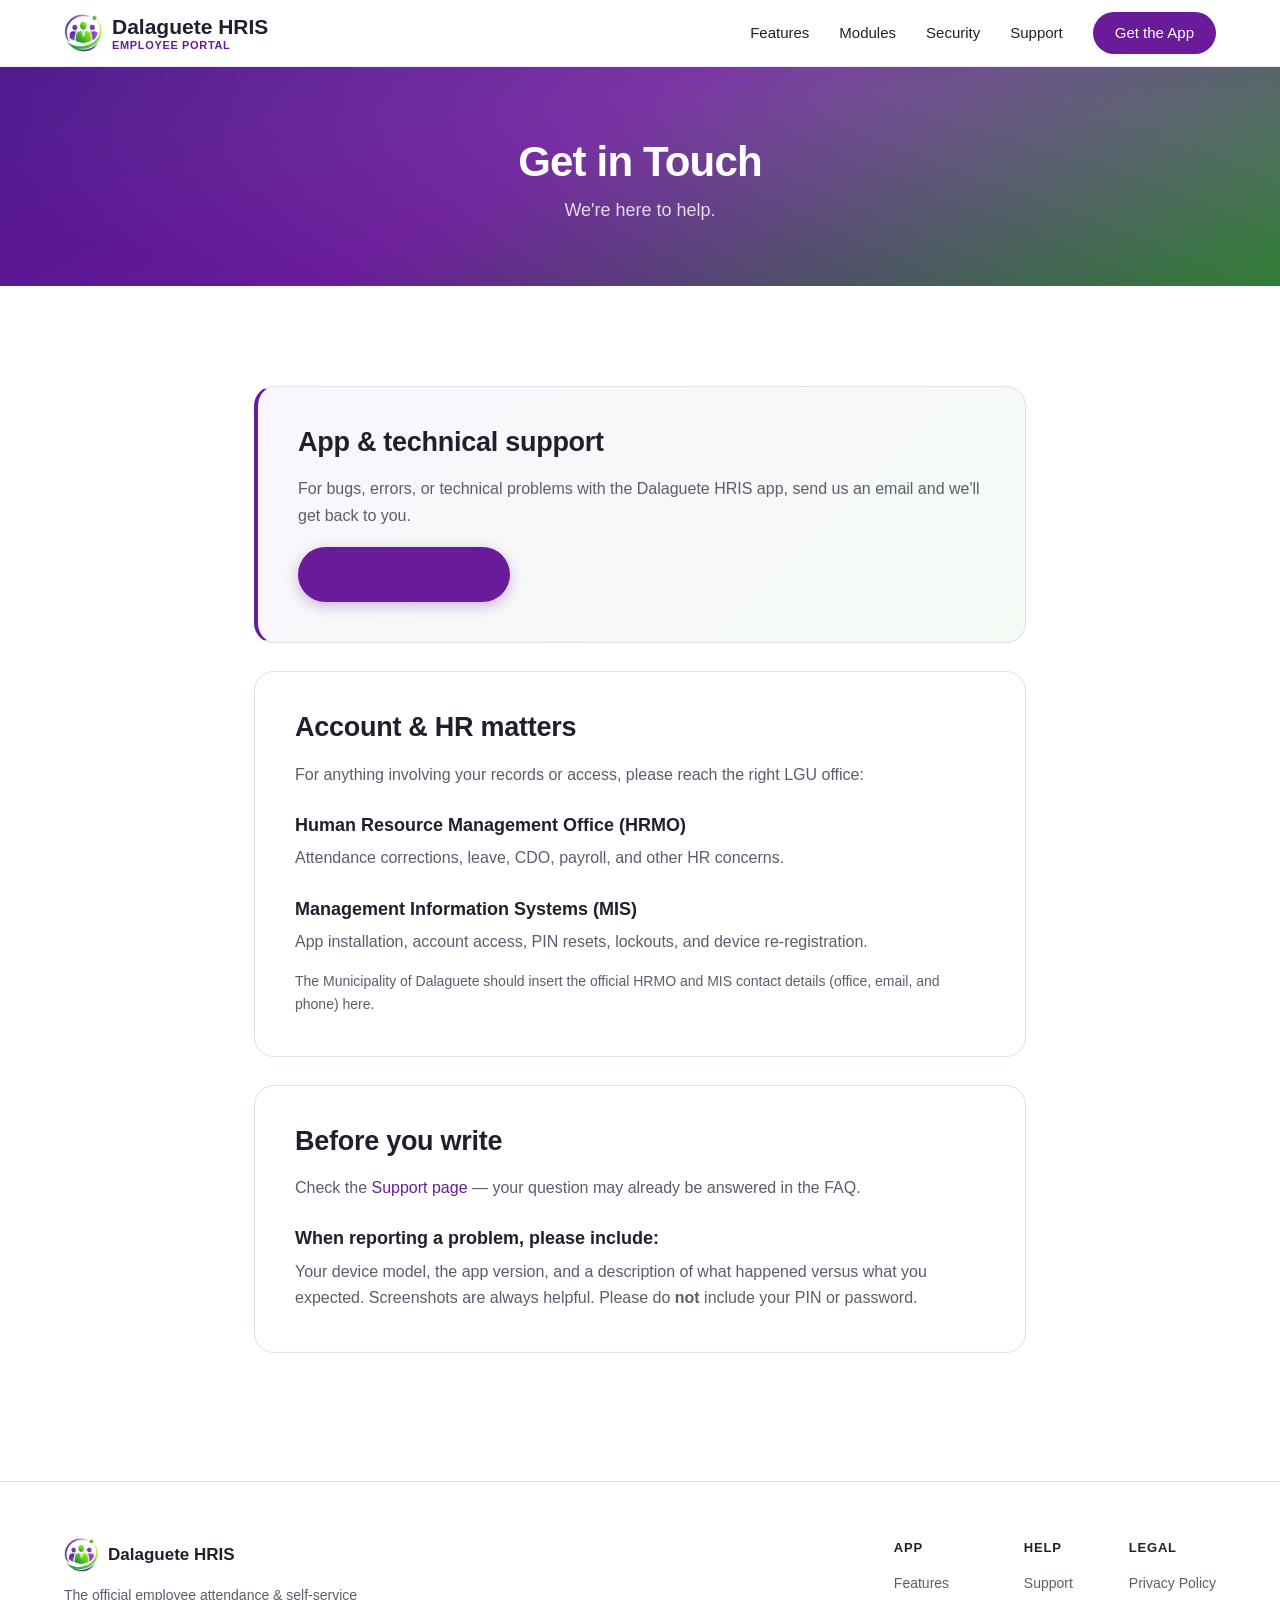
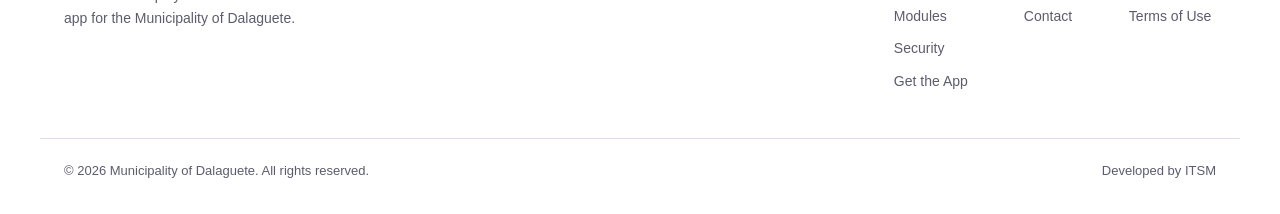
==== contact.html @ 00f58cd6 "Initial site: Dalaguete HRIS landing, support, privacy policy, and terms Static GitHub Pages site fo" ====
<!DOCTYPE html>
<html lang="en">
<head>
    <meta charset="UTF-8">
    <meta name="viewport" content="width=device-width, initial-scale=1.0">
    <title>Contact — Dalaguete HRIS</title>
    <meta name="description" content="Get in touch about the Dalaguete HRIS app — account and HR matters via the LGU's HRMO/MIS, or technical issues via app support.">
    <meta name="theme-color" content="#6A1B9A">
    <link rel="icon" type="image/png" href="images/icons/app-icon.png">
    <link rel="apple-touch-icon" href="images/icons/app-icon.png">
    <link rel="stylesheet" href="css/styles.css">
</head>
<body>

    <!-- Header -->
    <header class="header">
        <div class="header__inner">
            <a href="index.html" class="header__logo" aria-label="Dalaguete HRIS — Home">
                <img src="images/icons/app-icon.png" alt="" width="38" height="38">
                <span class="header__logo-text">
                    <span class="header__logo-title">Dalaguete HRIS</span>
                    <span class="header__logo-subtitle">Employee Portal</span>
                </span>
            </a>
            <nav class="header__nav">
                <a href="index.html#features">Features</a>
                <a href="index.html#modules">Modules</a>
                <a href="index.html#security">Security</a>
                <a href="support.html">Support</a>
                <a href="index.html#access" class="header__cta">Get the App</a>
            </nav>
            <button class="header__hamburger" aria-label="Menu">
                <span></span>
                <span></span>
                <span></span>
            </button>
        </div>
    </header>

    <!-- Page Header -->
    <section class="page-header">
        <h1>Get in Touch</h1>
        <p>We're here to help.</p>
    </section>

    <!-- Content -->
    <section class="section">
        <div class="container--narrow">

            <div class="content-card contact-card fade-in">
                <h2>App &amp; technical support</h2>
                <p>For bugs, errors, or technical problems with the Dalaguete HRIS app, send us an email and we'll get back to you.</p>
                <a href="mailto:support@wartle.app" class="btn btn-primary">support@wartle.app</a>
            </div>

            <div class="content-card fade-in">
                <h2>Account &amp; HR matters</h2>
                <p>For anything involving your records or access, please reach the right LGU office:</p>
                <h3>Human Resource Management Office (HRMO)</h3>
                <p>Attendance corrections, leave, CDO, payroll, and other HR concerns.</p>
                <h3>Management Information Systems (MIS)</h3>
                <p>App installation, account access, PIN resets, lockouts, and device re-registration.</p>
                <p class="text-secondary" style="font-size:14px;margin-top:14px;">The Municipality of Dalaguete should insert the official HRMO and MIS contact details (office, email, and phone) here.</p>
            </div>

            <div class="content-card fade-in">
                <h2>Before you write</h2>
                <p>Check the <a href="support.html">Support page</a> — your question may already be answered in the FAQ.</p>
                <h3>When reporting a problem, please include:</h3>
                <p>Your device model, the app version, and a description of what happened versus what you expected. Screenshots are always helpful. Please do <strong>not</strong> include your PIN or password.</p>
            </div>

        </div>
    </section>

    <!-- Footer -->
    <footer class="footer">
        <div class="footer__inner">
            <div class="footer__brand">
                <div class="footer__brand-row">
                    <img src="images/icons/app-icon.png" alt="" width="34" height="34">
                    <strong>Dalaguete HRIS</strong>
                </div>
                <p>The official employee attendance &amp; self-service app for the Municipality of Dalaguete.</p>
            </div>
            <div class="footer__cols">
                <div class="footer__col">
                    <h5>App</h5>
                    <a href="index.html#features">Features</a>
                    <a href="index.html#modules">Modules</a>
                    <a href="index.html#security">Security</a>
                    <a href="index.html#access">Get the App</a>
                </div>
                <div class="footer__col">
                    <h5>Help</h5>
                    <a href="support.html">Support</a>
                    <a href="contact.html">Contact</a>
                </div>
                <div class="footer__col">
                    <h5>Legal</h5>
                    <a href="privacy.html">Privacy Policy</a>
                    <a href="terms.html">Terms of Use</a>
                </div>
            </div>
        </div>
        <div class="footer__bottom">
            <span>&copy; <span id="year">2026</span> Municipality of Dalaguete. All rights reserved.</span>
            <span>Developed by ITSM</span>
        </div>
    </footer>

    <script src="js/main.js"></script>
</body>
</html>
---- css/styles.css ----
/* ============================================
   Dalaguete HRIS — GitHub Pages Site Styles
   Brand: purple -> green (from the app icon & theme)
   ============================================ */

/* --- Design Tokens --- */
:root {
    --primary: #6A1B9A;
    --primary-dark: #4A148C;
    --primary-light: #AB47BC;
    --primary-soft: #F3E5F5;
    --accent: #43A047;
    --accent-dark: #2E7D32;
    --accent-light: #66BB6A;
    --gradient-brand: linear-gradient(135deg, #4A148C 0%, #6A1B9A 45%, #43A047 100%);
    --gradient-hero: linear-gradient(150deg, #4A148C 0%, #6A1B9A 42%, #2E7D32 100%);
    --gradient-cta: linear-gradient(135deg, #4A148C 0%, #6A1B9A 50%, #43A047 100%);
    --gradient-accent: linear-gradient(90deg, #6A1B9A, #43A047);
    --text: #1F1F2E;
    --text-secondary: #5C5C6E;
    --bg: #ffffff;
    --bg-secondary: #f7f5fa;
    --card-bg: #ffffff;
    --border: #e4dced;
    --max-width: 1200px;
    --content-width: 820px;
    --radius-sm: 12px;
    --radius-md: 20px;
    --radius-lg: 28px;
    --glass-bg: rgba(255, 255, 255, 0.74);
    --glass-blur: saturate(180%) blur(20px);
    --font: -apple-system, BlinkMacSystemFont, 'SF Pro Display', 'Segoe UI', Roboto, Helvetica, Arial, sans-serif;
    --shadow-sm: 0 2px 8px rgba(74, 20, 140, 0.08);
    --shadow-md: 0 8px 30px rgba(74, 20, 140, 0.12);
    --shadow-lg: 0 24px 60px rgba(74, 20, 140, 0.22);
    --shadow-glow: 0 0 50px rgba(106, 27, 154, 0.28);
}

/* --- Reset & Base --- */
*, *::before, *::after {
    box-sizing: border-box;
    margin: 0;
    padding: 0;
}

html {
    scroll-behavior: smooth;
}

body {
    font-family: var(--font);
    color: var(--text);
    background: var(--bg);
    line-height: 1.6;
    -webkit-font-smoothing: antialiased;
    -moz-osx-font-smoothing: grayscale;
    overflow-x: hidden;
}

img {
    max-width: 100%;
    height: auto;
    display: block;
}

a {
    color: var(--primary);
    text-decoration: none;
    transition: color 0.3s, opacity 0.3s;
}

a:hover {
    opacity: 0.82;
}

/* --- Typography --- */
h1 { font-size: 54px; font-weight: 700; letter-spacing: -0.02em; line-height: 1.08; }
h2 { font-size: 38px; font-weight: 700; letter-spacing: -0.01em; line-height: 1.16; }
h3 { font-size: 22px; font-weight: 600; line-height: 1.3; }
h4 { font-size: 18px; font-weight: 600; line-height: 1.4; }
p  { font-size: 17px; line-height: 1.65; }

.text-secondary { color: var(--text-secondary); }

/* --- Scroll Reveal --- */
.fade-in {
    opacity: 0;
    transform: translateY(28px);
    transition: opacity 0.8s ease-out, transform 0.8s ease-out;
}

.fade-in.visible {
    opacity: 1;
    transform: translateY(0);
}

.stagger-children .fade-in:nth-child(1) { transition-delay: 0s; }
.stagger-children .fade-in:nth-child(2) { transition-delay: 0.08s; }
.stagger-children .fade-in:nth-child(3) { transition-delay: 0.16s; }
.stagger-children .fade-in:nth-child(4) { transition-delay: 0.24s; }
.stagger-children .fade-in:nth-child(5) { transition-delay: 0.32s; }
.stagger-children .fade-in:nth-child(6) { transition-delay: 0.40s; }
.stagger-children .fade-in:nth-child(7) { transition-delay: 0.48s; }
.stagger-children .fade-in:nth-child(8) { transition-delay: 0.56s; }

/* --- Layout --- */
.container {
    max-width: var(--max-width);
    margin: 0 auto;
    padding: 0 24px;
}

.container--narrow {
    max-width: var(--content-width);
    margin: 0 auto;
    padding: 0 24px;
}

.section { padding: 100px 0; }

/* --- Header --- */
.header {
    position: sticky;
    top: 0;
    z-index: 100;
    background: var(--glass-bg);
    -webkit-backdrop-filter: var(--glass-blur);
    backdrop-filter: var(--glass-blur);
    border-bottom: 1px solid rgba(74, 20, 140, 0.08);
    transition: box-shadow 0.3s, border-color 0.3s;
}

.header.scrolled {
    box-shadow: 0 1px 16px rgba(74, 20, 140, 0.12);
    border-bottom-color: transparent;
}

.header__inner {
    display: flex;
    align-items: center;
    justify-content: space-between;
    height: 66px;
    max-width: var(--max-width);
    margin: 0 auto;
    padding: 0 24px;
}

.header__logo {
    color: var(--text);
    display: flex;
    align-items: center;
    gap: 10px;
}

.header__logo:hover { opacity: 1; }

.header__logo img {
    width: 38px;
    height: 38px;
    border-radius: 9px;
    flex-shrink: 0;
}

.header__logo-text {
    display: flex;
    flex-direction: column;
    align-items: flex-start;
    line-height: 1.15;
}

.header__logo-title {
    font-size: 21px;
    font-weight: 700;
    color: var(--text);
}

.header__logo-subtitle {
    font-size: 11px;
    font-weight: 600;
    letter-spacing: 0.06em;
    text-transform: uppercase;
    color: var(--primary);
}

.header__nav {
    display: flex;
    align-items: center;
    gap: 30px;
}

.header__nav a {
    font-size: 15px;
    font-weight: 500;
    color: var(--text);
    position: relative;
}

.header__nav a:not(.header__cta)::after {
    content: '';
    position: absolute;
    bottom: -4px;
    left: 0;
    width: 0;
    height: 2px;
    background: var(--gradient-accent);
    border-radius: 1px;
    transition: width 0.3s;
}

.header__nav a:not(.header__cta):hover::after { width: 100%; }

.header__nav a:hover { color: var(--primary); opacity: 1; }

.header__cta {
    background: var(--primary);
    color: #fff !important;
    padding: 9px 22px;
    border-radius: 980px;
    font-size: 15px;
    font-weight: 600;
    transition: background 0.3s, transform 0.2s, box-shadow 0.3s;
}

.header__cta:hover {
    background: var(--primary-dark);
    opacity: 1 !important;
    transform: scale(1.04);
    box-shadow: 0 4px 16px rgba(106, 27, 154, 0.32);
}

/* Hamburger */
.header__hamburger {
    display: none;
    flex-direction: column;
    gap: 5px;
    cursor: pointer;
    background: none;
    border: none;
    padding: 4px;
}

.header__hamburger span {
    display: block;
    width: 22px;
    height: 2px;
    background: var(--text);
    border-radius: 2px;
    transition: transform 0.3s, opacity 0.3s;
}

/* --- Image load placeholders --- */
@keyframes media-shimmer {
    0% { background-position: 200% 0; }
    100% { background-position: -200% 0; }
}

.media-skeleton {
    position: relative;
    overflow: hidden;
    background: linear-gradient(105deg, #ece3f3 0%, #f6f0fa 42%, #ece3f3 88%);
    background-size: 200% 100%;
    animation: media-shimmer 1.35s ease-in-out infinite;
}

.media-skeleton--phone {
    width: 100%;
    max-width: 300px;
    margin: 0 auto;
    border-radius: var(--radius-md);
}

.media-skeleton.is-loaded {
    animation: none;
    background: transparent;
}

.media-skeleton__img {
    position: relative;
    z-index: 1;
    width: 100%;
    height: auto;
    opacity: 0;
    transition: opacity 0.45s ease;
}

.media-skeleton.is-loaded .media-skeleton__img { opacity: 1; }

@media (prefers-reduced-motion: reduce) {
    .media-skeleton { animation: none; background: var(--bg-secondary); }
    .fade-in { transition: none; }
}

/* --- Hero --- */
.hero {
    background: var(--gradient-hero);
    color: #fff;
    text-align: center;
    padding: 96px 24px 90px;
    overflow: hidden;
    position: relative;
}

.hero::before {
    content: '';
    position: absolute;
    top: -50%;
    left: -50%;
    width: 200%;
    height: 200%;
    background: radial-gradient(ellipse at 28% 18%, rgba(255, 255, 255, 0.18) 0%, transparent 58%);
    pointer-events: none;
}

.hero__badge {
    display: inline-flex;
    align-items: center;
    gap: 8px;
    background: rgba(255, 255, 255, 0.16);
    border: 1px solid rgba(255, 255, 255, 0.35);
    border-radius: 980px;
    padding: 7px 18px;
    font-size: 14px;
    font-weight: 600;
    color: #fff;
    margin-bottom: 24px;
    backdrop-filter: blur(10px);
    -webkit-backdrop-filter: blur(10px);
    position: relative;
}

.hero h1 {
    max-width: 760px;
    margin: 0 auto 20px;
    position: relative;
    color: #fff;
}

.hero__subtitle {
    font-size: 21px;
    color: rgba(255, 255, 255, 0.88);
    max-width: 620px;
    margin: 0 auto 40px;
    line-height: 1.5;
    position: relative;
}

.hero__actions {
    display: flex;
    gap: 16px;
    justify-content: center;
    align-items: center;
    margin-bottom: 60px;
    flex-wrap: wrap;
    position: relative;
}

.hero__image-wrapper {
    position: relative;
    display: inline-block;
}

.hero__image-glow {
    position: absolute;
    top: 6%;
    left: -25%;
    right: -25%;
    bottom: -8%;
    background: radial-gradient(ellipse, rgba(102, 187, 106, 0.45) 0%, transparent 68%);
    z-index: 0;
    filter: blur(46px);
}

/* Phone frame */
.device {
    position: relative;
    z-index: 1;
    width: 290px;
    margin: 0 auto;
    padding: 10px;
    background: #14111c;
    border-radius: 42px;
    box-shadow: var(--shadow-lg), 0 0 0 2px rgba(255, 255, 255, 0.12) inset;
}

.device .media-skeleton {
    border-radius: 32px;
    overflow: hidden;
    background: linear-gradient(105deg, #3a2b50 0%, #4a3a66 42%, #3a2b50 88%);
}

.device .media-skeleton__img {
    border-radius: 32px;
    display: block;
}

/* --- Buttons --- */
.btn {
    display: inline-flex;
    align-items: center;
    justify-content: center;
    gap: 8px;
    padding: 14px 30px;
    border-radius: 980px;
    font-size: 17px;
    font-weight: 600;
    cursor: pointer;
    border: none;
    transition: all 0.3s;
    text-decoration: none;
}

.btn-primary {
    background: var(--primary);
    color: #fff;
    box-shadow: 0 4px 14px rgba(106, 27, 154, 0.3);
}

.btn-primary:hover {
    background: var(--primary-dark);
    opacity: 1;
    transform: translateY(-2px);
    box-shadow: 0 6px 22px rgba(106, 27, 154, 0.4);
}

.btn-accent {
    background: var(--accent);
    color: #fff;
    box-shadow: 0 4px 14px rgba(67, 160, 71, 0.3);
}

.btn-accent:hover {
    background: var(--accent-dark);
    opacity: 1;
    transform: translateY(-2px);
}

/* On dark backgrounds (hero / cta) */
.btn-light {
    background: #fff;
    color: var(--primary-dark);
}

.btn-light:hover {
    background: #fff;
    opacity: 1;
    transform: translateY(-2px);
    box-shadow: 0 8px 24px rgba(0, 0, 0, 0.18);
}

.btn-ghost {
    background: rgba(255, 255, 255, 0.12);
    color: #fff;
    border: 1.5px solid rgba(255, 255, 255, 0.55);
    backdrop-filter: blur(10px);
    -webkit-backdrop-filter: blur(10px);
}

.btn-ghost:hover {
    background: rgba(255, 255, 255, 0.22);
    opacity: 1;
}

/* --- Trust strip --- */
.trust-strip {
    background: var(--bg-secondary);
    border-bottom: 1px solid var(--border);
    padding: 22px 0;
}

.trust-strip__inner {
    display: flex;
    flex-wrap: wrap;
    align-items: center;
    justify-content: center;
    gap: 14px 36px;
    max-width: var(--max-width);
    margin: 0 auto;
    padding: 0 24px;
    color: var(--text-secondary);
    font-size: 15px;
    font-weight: 500;
}

.trust-strip__item { display: inline-flex; align-items: center; gap: 8px; }
.trust-strip__item strong { color: var(--text); }

/* --- Section heading --- */
.section-heading {
    text-align: center;
    margin-bottom: 60px;
}

.section-heading h2 { margin-bottom: 12px; }

.section-heading p {
    color: var(--text-secondary);
    font-size: 19px;
    max-width: 600px;
    margin: 0 auto;
}

.eyebrow {
    display: inline-block;
    font-size: 13px;
    font-weight: 700;
    letter-spacing: 0.1em;
    text-transform: uppercase;
    color: var(--primary);
    margin-bottom: 14px;
}

/* --- Features --- */
.features { background: var(--bg); }

.features__grid {
    display: grid;
    grid-template-columns: repeat(auto-fit, minmax(300px, 1fr));
    gap: 20px;
}

.feature-card {
    background: var(--card-bg);
    border: 1px solid var(--border);
    border-radius: var(--radius-md);
    padding: 34px;
    transition: transform 0.4s ease, box-shadow 0.4s ease, border-color 0.4s ease;
    position: relative;
    overflow: hidden;
}

.feature-card::before {
    content: '';
    position: absolute;
    top: 0;
    left: 0;
    right: 0;
    height: 3px;
    background: var(--gradient-accent);
    opacity: 0;
    transition: opacity 0.4s;
}

.feature-card:hover {
    transform: translateY(-6px);
    box-shadow: var(--shadow-md);
    border-color: rgba(106, 27, 154, 0.3);
}

.feature-card:hover::before { opacity: 1; }

.feature-card__icon {
    width: 56px;
    height: 56px;
    display: flex;
    align-items: center;
    justify-content: center;
    font-size: 28px;
    border-radius: 14px;
    background: var(--primary-soft);
    margin-bottom: 18px;
}

.feature-card h3 { margin-bottom: 10px; }

.feature-card p {
    color: var(--text-secondary);
    font-size: 15px;
    line-height: 1.65;
}

/* --- Modules --- */
.modules { background: var(--bg-secondary); }

.modules__grid {
    display: grid;
    grid-template-columns: repeat(auto-fit, minmax(220px, 1fr));
    gap: 16px;
}

.module-card {
    background: var(--card-bg);
    border: 1px solid var(--border);
    border-radius: var(--radius-sm);
    padding: 22px 24px;
    display: flex;
    align-items: center;
    gap: 14px;
    transition: transform 0.3s, box-shadow 0.3s, border-color 0.3s;
}

.module-card:hover {
    transform: translateY(-3px);
    border-color: var(--accent);
    box-shadow: 0 8px 22px rgba(67, 160, 71, 0.14);
}

.module-card__icon {
    font-size: 24px;
    flex-shrink: 0;
}

.module-card h4 { margin-bottom: 2px; font-size: 16px; }
.module-card p { font-size: 13.5px; color: var(--text-secondary); line-height: 1.45; }

/* --- Showcase --- */
.showcase { background: var(--bg); }

.showcase__grid {
    display: flex;
    flex-wrap: wrap;
    justify-content: center;
    gap: 48px;
    max-width: 760px;
    margin: 0 auto;
    align-items: flex-start;
}

.showcase__item {
    text-align: center;
    width: 260px;
    transition: transform 0.4s ease;
}

.showcase__item:hover { transform: translateY(-8px); }

.showcase__item .device {
    width: 240px;
}

.showcase__item p {
    margin-top: 22px;
    font-weight: 600;
    font-size: 16px;
    color: var(--text);
}

.showcase__caption {
    font-weight: 400;
    font-size: 14px;
    color: var(--text-secondary);
    margin-top: 4px;
    display: block;
}

/* --- Security band --- */
.security {
    background: var(--gradient-brand);
    color: #fff;
    position: relative;
    overflow: hidden;
}

.security::before {
    content: '';
    position: absolute;
    inset: 0;
    background: radial-gradient(ellipse at 80% 20%, rgba(255, 255, 255, 0.12) 0%, transparent 55%);
    pointer-events: none;
}

.security__inner {
    position: relative;
    display: grid;
    grid-template-columns: 1fr 1fr;
    gap: 56px;
    align-items: center;
}

.security__copy h2 { color: #fff; margin-bottom: 16px; }
.security__copy p { color: rgba(255, 255, 255, 0.86); font-size: 17px; }

.security__list { list-style: none; display: grid; gap: 14px; }

.security__list li {
    display: flex;
    align-items: flex-start;
    gap: 14px;
    background: rgba(255, 255, 255, 0.08);
    border: 1px solid rgba(255, 255, 255, 0.16);
    border-radius: var(--radius-sm);
    padding: 18px 20px;
}

.security__list li span:first-child { font-size: 22px; flex-shrink: 0; }
.security__list h4 { color: #fff; margin-bottom: 3px; }
.security__list p { color: rgba(255, 255, 255, 0.8); font-size: 14.5px; }

/* --- Access / Get the app --- */
.access { background: var(--bg-secondary); }

.access__card {
    max-width: 780px;
    margin: 0 auto;
    background: var(--card-bg);
    border: 1px solid var(--border);
    border-radius: var(--radius-lg);
    padding: 48px;
    text-align: center;
    box-shadow: var(--shadow-sm);
}

.access__card img.lgu {
    width: 76px;
    height: 76px;
    margin: 0 auto 18px;
}

.access__steps {
    display: grid;
    grid-template-columns: repeat(auto-fit, minmax(200px, 1fr));
    gap: 18px;
    margin: 32px 0;
    text-align: left;
}

.access__step {
    background: var(--bg-secondary);
    border: 1px solid var(--border);
    border-radius: var(--radius-sm);
    padding: 20px;
}

.access__step .num {
    display: inline-flex;
    align-items: center;
    justify-content: center;
    width: 30px;
    height: 30px;
    border-radius: 50%;
    background: var(--gradient-accent);
    color: #fff;
    font-weight: 700;
    font-size: 15px;
    margin-bottom: 12px;
}

.access__step h4 { margin-bottom: 6px; font-size: 16px; }
.access__step p { font-size: 14px; color: var(--text-secondary); }

/* --- CTA Section --- */
.cta-section {
    background: var(--gradient-cta);
    text-align: center;
    padding: 96px 24px;
    position: relative;
    overflow: hidden;
}

.cta-section::before {
    content: '';
    position: absolute;
    top: -40%;
    right: -20%;
    width: 60%;
    height: 180%;
    background: radial-gradient(ellipse, rgba(255, 255, 255, 0.12) 0%, transparent 60%);
    pointer-events: none;
}

.cta-section h2 { color: #fff; margin-bottom: 12px; position: relative; }

.cta-section p {
    color: rgba(255, 255, 255, 0.88);
    margin-bottom: 36px;
    font-size: 19px;
    position: relative;
    max-width: 560px;
    margin-left: auto;
    margin-right: auto;
}

.cta-section__actions {
    display: flex;
    justify-content: center;
    gap: 16px;
    flex-wrap: wrap;
    position: relative;
}

/* --- Footer --- */
.footer {
    border-top: 1px solid var(--border);
    padding: 56px 0 32px;
    background: var(--bg);
}

.footer__inner {
    max-width: var(--max-width);
    margin: 0 auto;
    padding: 0 24px;
    display: flex;
    justify-content: space-between;
    flex-wrap: wrap;
    gap: 32px;
}

.footer__brand { max-width: 320px; }

.footer__brand-row {
    display: flex;
    align-items: center;
    gap: 10px;
    margin-bottom: 12px;
}

.footer__brand-row img { width: 34px; height: 34px; border-radius: 8px; }
.footer__brand-row strong { font-size: 17px; }

.footer__brand p { font-size: 14px; color: var(--text-secondary); }

.footer__cols { display: flex; gap: 56px; flex-wrap: wrap; }

.footer__col h5 {
    font-size: 13px;
    text-transform: uppercase;
    letter-spacing: 0.06em;
    color: var(--text);
    margin-bottom: 14px;
}

.footer__col a {
    display: block;
    font-size: 14px;
    color: var(--text-secondary);
    margin-bottom: 10px;
}

.footer__col a:hover { color: var(--primary); opacity: 1; }

.footer__bottom {
    max-width: var(--max-width);
    margin: 36px auto 0;
    padding: 22px 24px 0;
    border-top: 1px solid var(--border);
    display: flex;
    justify-content: space-between;
    flex-wrap: wrap;
    gap: 10px;
    font-size: 13px;
    color: var(--text-secondary);
}

/* --- Page Header (inner pages) --- */
.page-header {
    background: var(--gradient-hero);
    color: #fff;
    text-align: center;
    padding: 72px 24px 60px;
    position: relative;
    overflow: hidden;
}

.page-header::before {
    content: '';
    position: absolute;
    top: -50%;
    left: -50%;
    width: 200%;
    height: 200%;
    background: radial-gradient(ellipse at 60% 30%, rgba(255, 255, 255, 0.14) 0%, transparent 52%);
    pointer-events: none;
}

.page-header h1 { font-size: 42px; margin-bottom: 12px; position: relative; color: #fff; }

.page-header p { color: rgba(255, 255, 255, 0.82); font-size: 18px; position: relative; }

/* --- Content Card (legal, support, contact) --- */
.content-card {
    background: var(--card-bg);
    border: 1px solid var(--border);
    border-radius: var(--radius-md);
    padding: 40px;
    margin-bottom: 28px;
    transition: box-shadow 0.3s;
}

.content-card:hover { box-shadow: var(--shadow-sm); }

.content-card h2 { font-size: 27px; margin-bottom: 18px; }
.content-card h3 { font-size: 18px; margin-top: 26px; margin-bottom: 8px; }
.content-card p { color: var(--text-secondary); font-size: 16px; }
.content-card p + p { margin-top: 12px; }
.content-card ul { padding-left: 22px; margin-top: 10px; }
.content-card li { color: var(--text-secondary); font-size: 15.5px; margin-bottom: 8px; line-height: 1.6; }
.content-card a { color: var(--primary); font-weight: 500; }

.contact-card {
    border-left: 4px solid var(--primary);
    background: linear-gradient(135deg, #faf6fd 0%, #f4fbf5 100%);
}

.contact-card .btn { margin-top: 18px; }

/* --- FAQ --- */
.faq-item { padding: 24px 0; border-bottom: 1px solid var(--border); }
.faq-item:last-child { border-bottom: none; padding-bottom: 0; }
.faq-item:first-of-type { padding-top: 0; }
.faq-item h3 { margin-bottom: 8px; margin-top: 0; font-size: 17px; color: var(--text); }
.faq-item p { font-size: 15px; }

/* --- Policy summary --- */
.privacy-summary {
    background: linear-gradient(135deg, #f6effb 0%, #ecf8ee 100%);
    border: 1px solid rgba(106, 27, 154, 0.2);
    border-radius: var(--radius-md);
    padding: 34px;
    margin-bottom: 36px;
}

.privacy-summary h2 { font-size: 20px; margin-bottom: 8px; }
.privacy-summary ul { list-style: none; padding: 0; margin-top: 12px; }

.privacy-summary li {
    padding: 9px 0;
    font-size: 15.5px;
    color: var(--text);
    display: flex;
    align-items: flex-start;
    gap: 12px;
}

.privacy-summary li::before {
    content: "\2713";
    color: var(--accent-dark);
    font-weight: 700;
    font-size: 16px;
    flex-shrink: 0;
    background: rgba(67, 160, 71, 0.14);
    border-radius: 50%;
    width: 26px;
    height: 26px;
    display: flex;
    align-items: center;
    justify-content: center;
}

/* --- Policy sections --- */
.policy-section { margin-bottom: 30px; }
.policy-section:last-child { margin-bottom: 0; }
.policy-section h2 { font-size: 21px; margin-bottom: 12px; padding-top: 14px; }
.policy-section h3 { font-size: 16.5px; margin-top: 18px; margin-bottom: 6px; color: var(--text); }
.policy-section p { font-size: 15.5px; color: var(--text-secondary); }
.policy-section p + p { margin-top: 10px; }
.policy-section ul { padding-left: 22px; margin-top: 8px; }
.policy-section li { font-size: 15px; color: var(--text-secondary); margin-bottom: 7px; line-height: 1.6; }
.policy-section a { color: var(--primary); font-weight: 500; }

.toc {
    background: var(--bg-secondary);
    border: 1px solid var(--border);
    border-radius: var(--radius-sm);
    padding: 22px 26px;
    margin-bottom: 32px;
}

.toc h2 { font-size: 15px; text-transform: uppercase; letter-spacing: 0.05em; margin-bottom: 12px; }
.toc ol { padding-left: 20px; columns: 2; column-gap: 32px; }
.toc li { font-size: 14.5px; margin-bottom: 7px; }

.legal-note {
    background: var(--primary-soft);
    border-left: 4px solid var(--primary);
    border-radius: var(--radius-sm);
    padding: 16px 20px;
    margin: 18px 0;
}

.legal-note p { color: var(--primary-dark); font-size: 14.5px; margin: 0; }

/* --- Responsive --- */
@media (max-width: 900px) {
    .security__inner { grid-template-columns: 1fr; gap: 32px; }
}

@media (max-width: 768px) {
    h1 { font-size: 36px; }
    h2 { font-size: 28px; }

    .hero { padding: 64px 24px 70px; }
    .hero__subtitle { font-size: 18px; }
    .section { padding: 64px 0; }
    .section-heading { margin-bottom: 44px; }

    .header__nav {
        display: none;
        position: absolute;
        top: 66px;
        left: 0;
        right: 0;
        flex-direction: column;
        background: var(--glass-bg);
        -webkit-backdrop-filter: var(--glass-blur);
        backdrop-filter: var(--glass-blur);
        padding: 20px 24px;
        gap: 16px;
        border-bottom: 1px solid rgba(0, 0, 0, 0.08);
        box-shadow: 0 8px 30px rgba(74, 20, 140, 0.1);
    }

    .header__nav.open { display: flex; }
    .header__hamburger { display: flex; }
    .header__hamburger.active span:nth-child(1) { transform: rotate(45deg) translate(5px, 5px); }
    .header__hamburger.active span:nth-child(2) { opacity: 0; }
    .header__hamburger.active span:nth-child(3) { transform: rotate(-45deg) translate(5px, -5px); }
    .header__nav a:not(.header__cta)::after { display: none; }

    .toc ol { columns: 1; }
    .access__card { padding: 32px 22px; }
    .page-header h1 { font-size: 32px; }
    .content-card { padding: 26px; }

    .footer__inner { flex-direction: column; gap: 28px; }
    .footer__bottom { flex-direction: column; }

    .stagger-children .fade-in:nth-child(n) { transition-delay: 0s; }
}

@media (max-width: 480px) {
    h1 { font-size: 30px; }
    .hero__actions { flex-direction: column; }
    .hero__actions .btn { width: 100%; }
    .cta-section__actions { flex-direction: column; }
    .cta-section__actions .btn { width: 100%; }
    .privacy-summary { padding: 24px; }
}
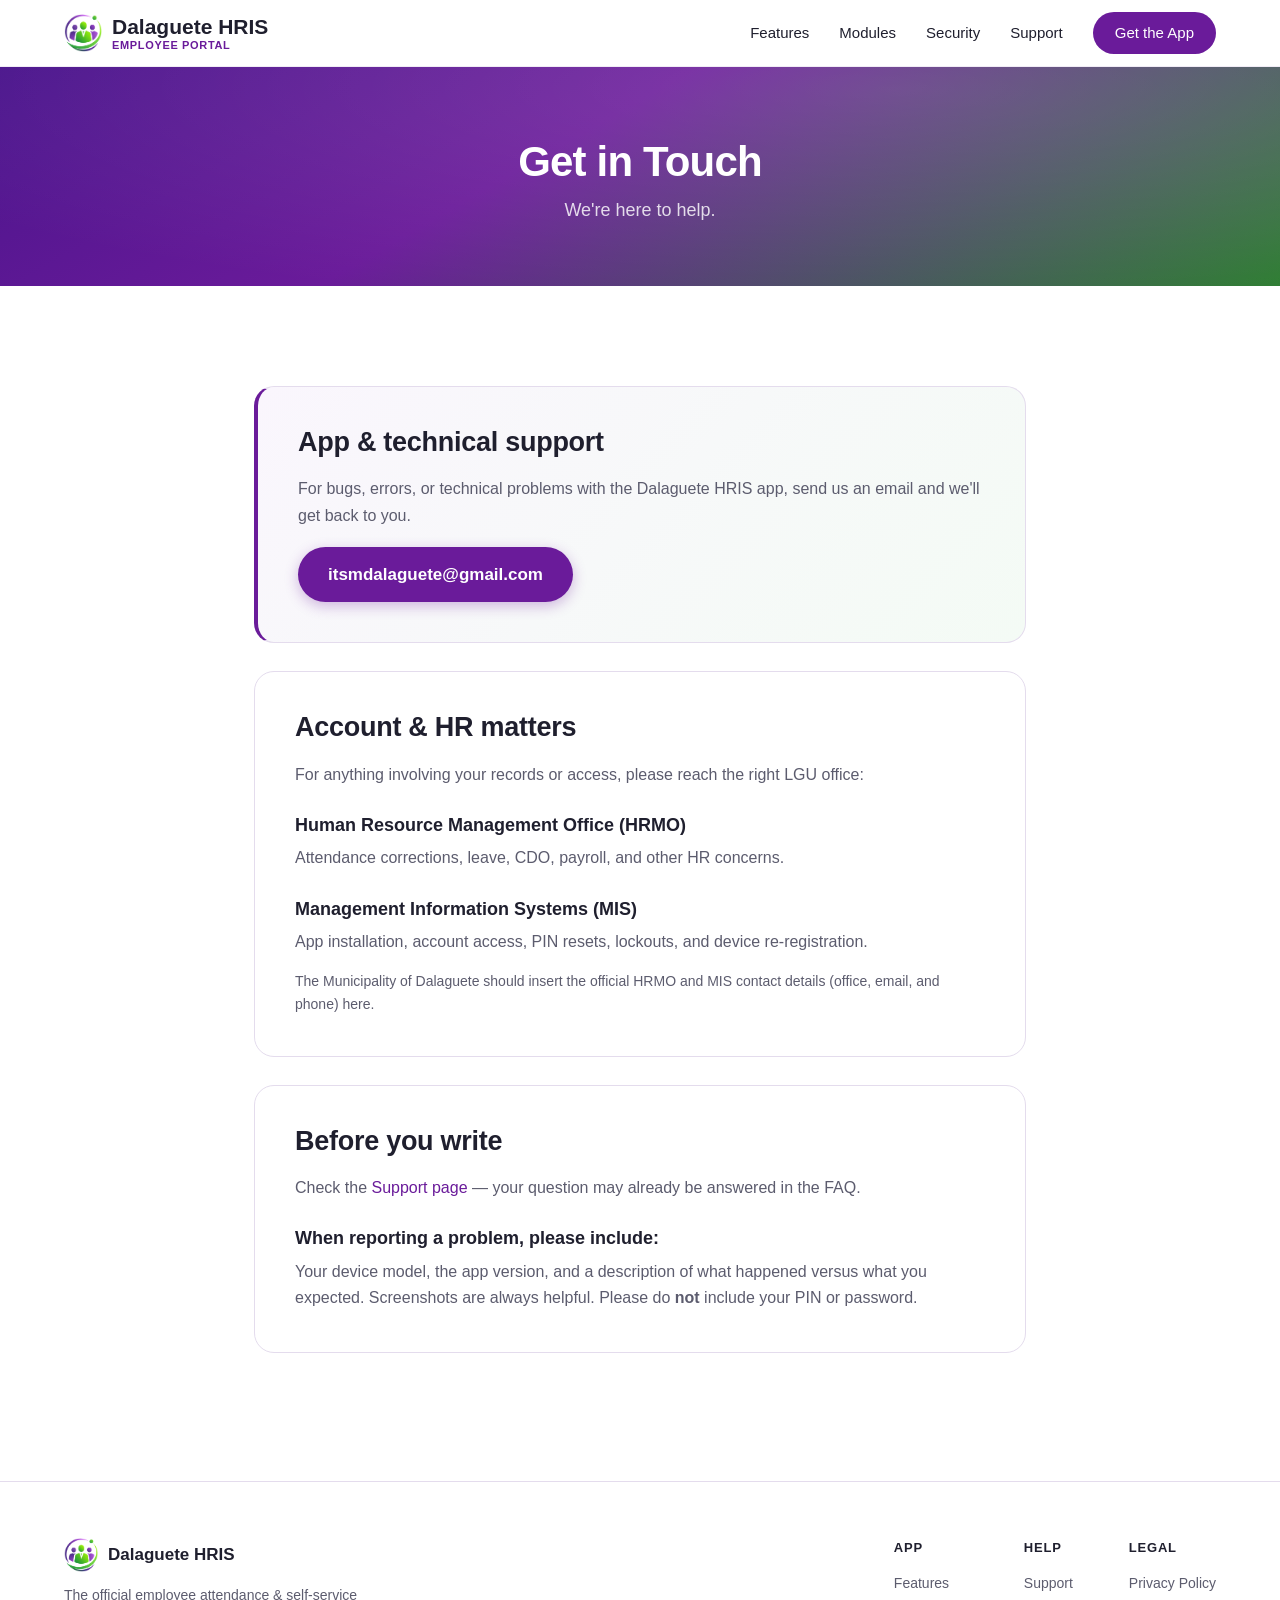
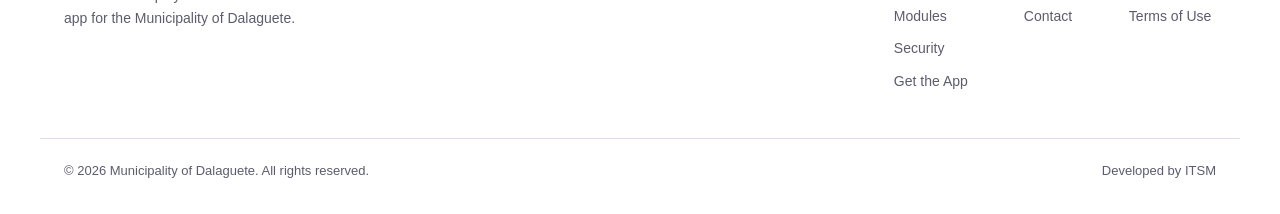
==== commit 4ee5d4bc: "Fix invisible button text; set support email to itsmdalaguete@gmail.com - .content-card a color over" ====
--- a/contact.html
+++ b/contact.html
@@ -50,7 +50,7 @@
             <div class="content-card contact-card fade-in">
                 <h2>App &amp; technical support</h2>
                 <p>For bugs, errors, or technical problems with the Dalaguete HRIS app, send us an email and we'll get back to you.</p>
-                <a href="mailto:support@wartle.app" class="btn btn-primary">support@wartle.app</a>
+                <a href="mailto:itsmdalaguete@gmail.com" class="btn btn-primary">itsmdalaguete@gmail.com</a>
             </div>
 
             <div class="content-card fade-in">
--- a/css/styles.css
+++ b/css/styles.css
@@ -883,7 +883,7 @@
 .content-card p + p { margin-top: 12px; }
 .content-card ul { padding-left: 22px; margin-top: 10px; }
 .content-card li { color: var(--text-secondary); font-size: 15.5px; margin-bottom: 8px; line-height: 1.6; }
-.content-card a { color: var(--primary); font-weight: 500; }
+.content-card a:not(.btn) { color: var(--primary); font-weight: 500; }
 
 .contact-card {
     border-left: 4px solid var(--primary);
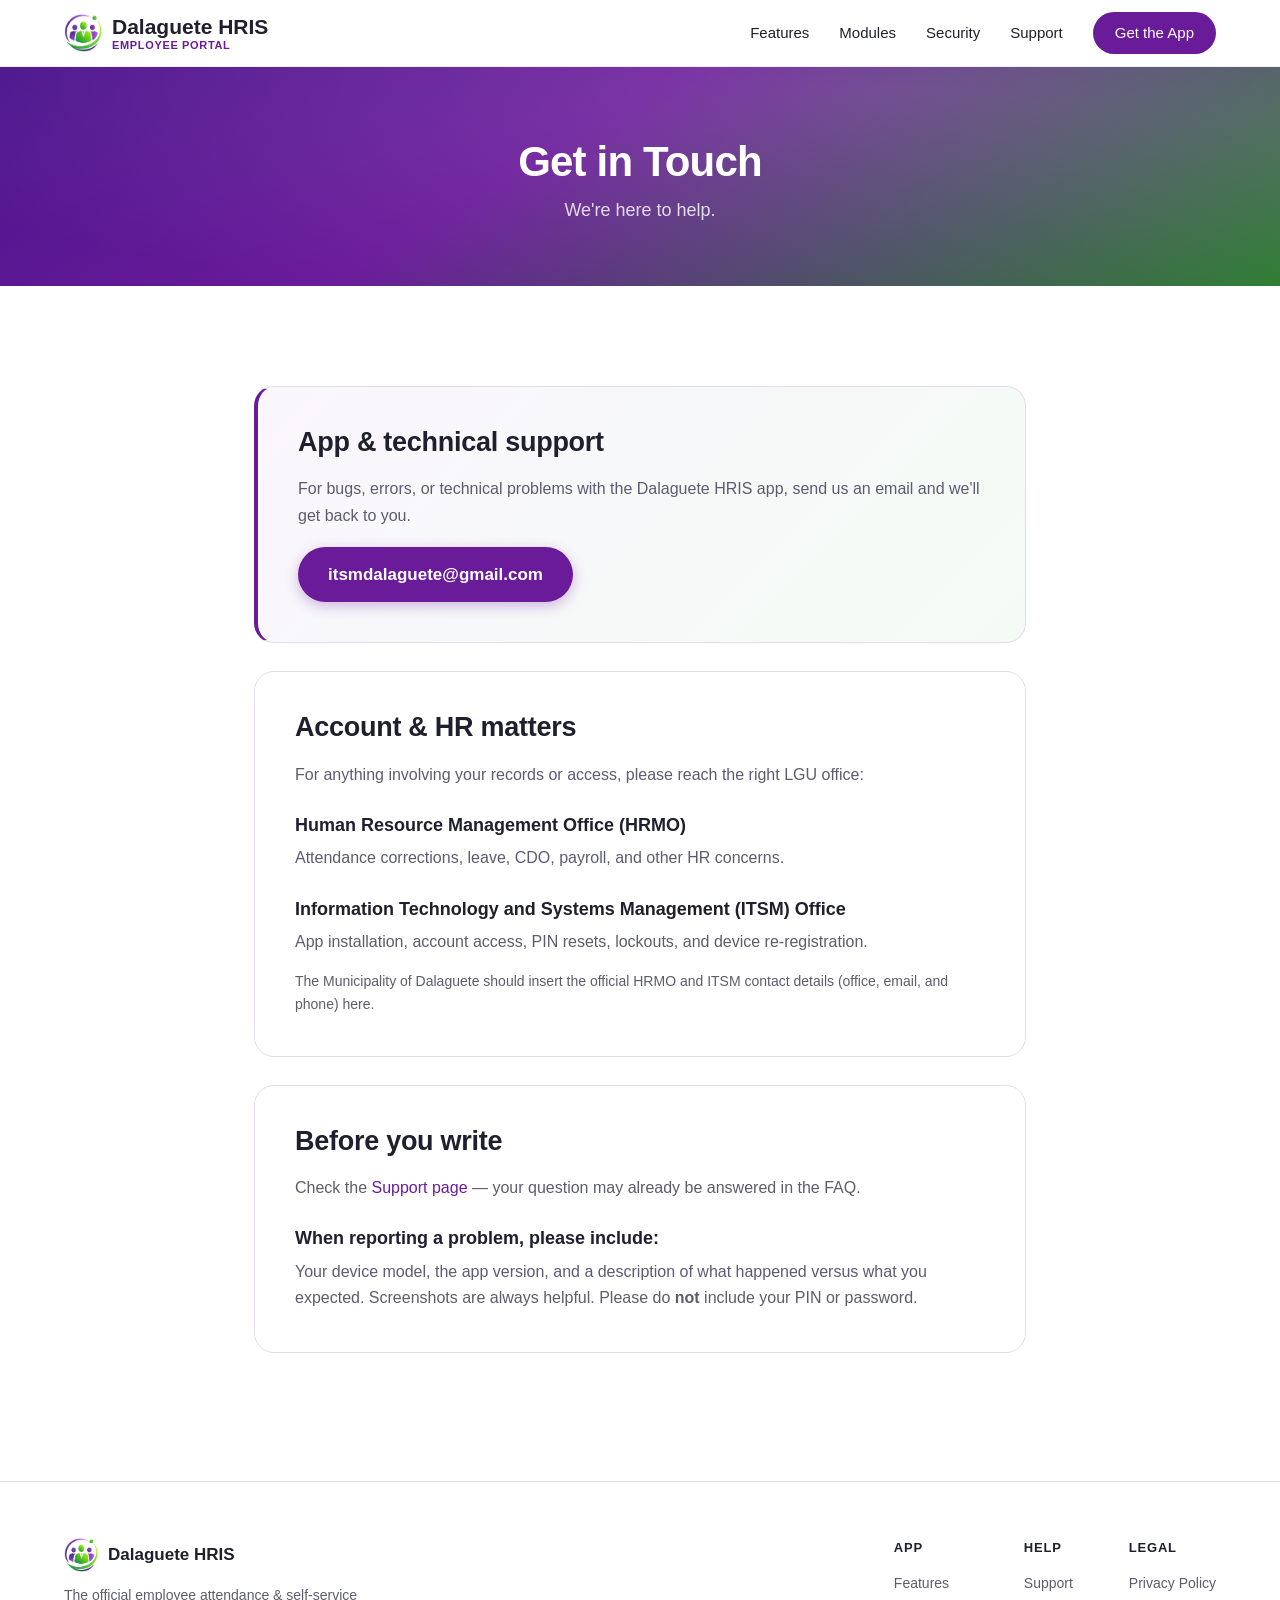
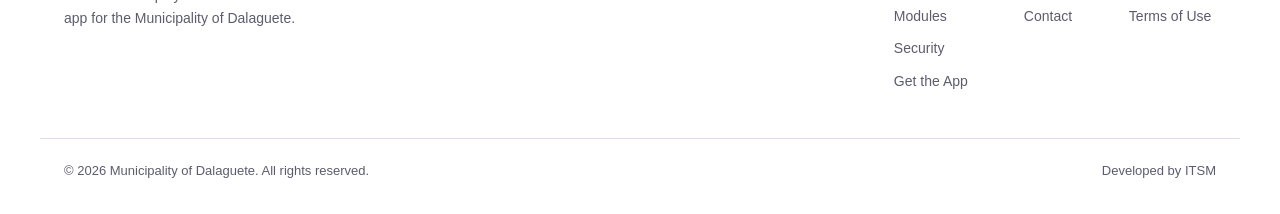
==== commit 1001b8a2: "Add store badges and rename MIS to ITSM Hero & 'Getting the app': - Remove the duplicate 'Get the Ap" ====
--- a/contact.html
+++ b/contact.html
@@ -4,7 +4,7 @@
     <meta charset="UTF-8">
     <meta name="viewport" content="width=device-width, initial-scale=1.0">
     <title>Contact — Dalaguete HRIS</title>
-    <meta name="description" content="Get in touch about the Dalaguete HRIS app — account and HR matters via the LGU's HRMO/MIS, or technical issues via app support.">
+    <meta name="description" content="Get in touch about the Dalaguete HRIS app — account and HR matters via the LGU's HRMO/ITSM, or technical issues via app support.">
     <meta name="theme-color" content="#6A1B9A">
     <link rel="icon" type="image/png" href="images/icons/app-icon.png">
     <link rel="apple-touch-icon" href="images/icons/app-icon.png">
@@ -58,9 +58,9 @@
                 <p>For anything involving your records or access, please reach the right LGU office:</p>
                 <h3>Human Resource Management Office (HRMO)</h3>
                 <p>Attendance corrections, leave, CDO, payroll, and other HR concerns.</p>
-                <h3>Management Information Systems (MIS)</h3>
+                <h3>Information Technology and Systems Management (ITSM) Office</h3>
                 <p>App installation, account access, PIN resets, lockouts, and device re-registration.</p>
-                <p class="text-secondary" style="font-size:14px;margin-top:14px;">The Municipality of Dalaguete should insert the official HRMO and MIS contact details (office, email, and phone) here.</p>
+                <p class="text-secondary" style="font-size:14px;margin-top:14px;">The Municipality of Dalaguete should insert the official HRMO and ITSM contact details (office, email, and phone) here.</p>
             </div>
 
             <div class="content-card fade-in">
--- a/css/styles.css
+++ b/css/styles.css
@@ -460,6 +460,36 @@
     opacity: 1;
 }
 
+/* --- App store badges --- */
+.store-badge {
+    display: inline-flex;
+    align-items: center;
+    line-height: 0;
+    transition: transform 0.3s, opacity 0.3s;
+}
+
+.store-badge img {
+    height: 100%;
+    width: auto;
+    display: block;
+}
+
+/* Keep badges the same height as the buttons in each action row */
+.hero__actions .btn,
+.hero__actions .store-badge,
+.access__actions .btn,
+.access__actions .store-badge {
+    height: 54px;
+}
+
+a.store-badge:hover {
+    transform: translateY(-2px);
+    opacity: 0.88;
+}
+
+/* Placeholder badge (no link yet) */
+.store-badge--soon { cursor: default; }
+
 /* --- Trust strip --- */
 .trust-strip {
     background: var(--bg-secondary);
@@ -736,6 +766,14 @@
 
 .access__step h4 { margin-bottom: 6px; font-size: 16px; }
 .access__step p { font-size: 14px; color: var(--text-secondary); }
+
+.access__actions {
+    display: flex;
+    align-items: center;
+    justify-content: center;
+    gap: 18px;
+    flex-wrap: wrap;
+}
 
 /* --- CTA Section --- */
 .cta-section {
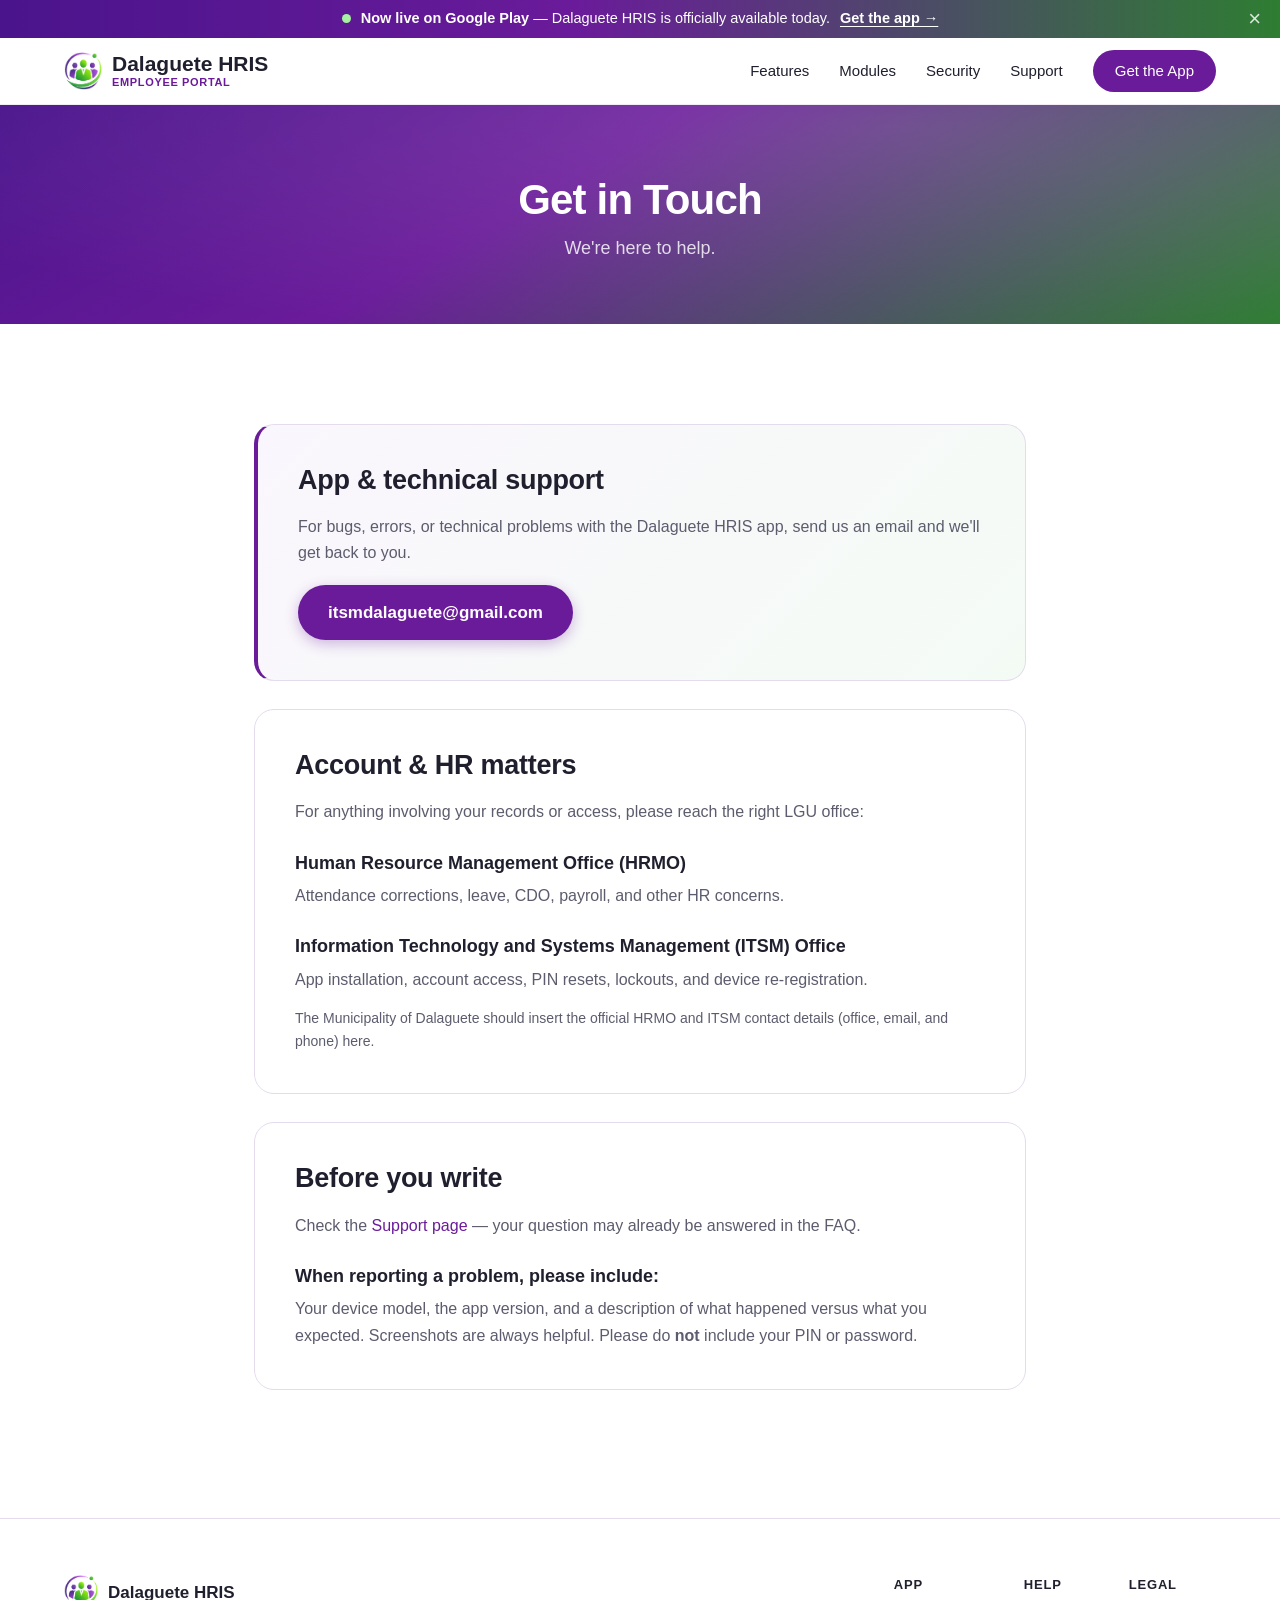
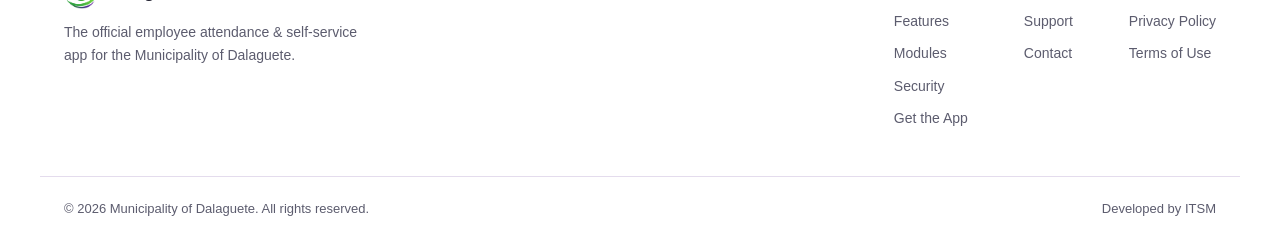
==== commit 22043afa: "Add launch-day countdown intro + sitewide launch enhancements Homepage now opens with a 10s launch c" ====
--- a/contact.html
+++ b/contact.html
@@ -9,8 +9,19 @@
     <link rel="icon" type="image/png" href="images/icons/app-icon.png">
     <link rel="apple-touch-icon" href="images/icons/app-icon.png">
     <link rel="stylesheet" href="css/styles.css">
+    <script>try { if (sessionStorage.getItem('dhris_launchbar_dismissed')) document.documentElement.classList.add('lb-dismissed'); } catch (e) {}</script>
 </head>
 <body>
+
+    <!-- Launch announcement -->
+    <div class="launch-bar" id="launch-bar" role="region" aria-label="Launch announcement">
+        <a class="launch-bar__msg" href="https://play.google.com/store/apps/details?id=online.dalaguete.hris" target="_blank" rel="noopener">
+            <span class="launch-bar__dot" aria-hidden="true"></span>
+            <span><strong>Now live on Google Play</strong> <span class="launch-bar__sub">— Dalaguete HRIS is officially available today.</span></span>
+            <span class="launch-bar__cta">Get the app&nbsp;&rarr;</span>
+        </a>
+        <button class="launch-bar__close" id="launch-bar-close" type="button" aria-label="Dismiss announcement">&times;</button>
+    </div>
 
     <!-- Header -->
     <header class="header">
--- a/css/styles.css
+++ b/css/styles.css
@@ -1062,3 +1062,110 @@
     .cta-section__actions .btn { width: 100%; }
     .privacy-summary { padding: 24px; }
 }
+
+/* ============================================
+   Launch day — announcement bar, live badge, focus, motion
+   ============================================ */
+
+/* Sitewide launch announcement bar (scrolls away above the sticky header) */
+.launch-bar {
+    display: flex;
+    align-items: center;
+    justify-content: center;
+    gap: 14px;
+    position: relative;
+    background: linear-gradient(90deg, #4A148C 0%, #6A1B9A 45%, #2E7D32 100%);
+    color: #fff;
+    text-align: center;
+    padding: 9px 46px;
+    font-size: 14.5px;
+    line-height: 1.35;
+}
+
+.launch-bar__msg {
+    display: inline-flex;
+    align-items: center;
+    gap: 10px;
+    flex-wrap: wrap;
+    justify-content: center;
+    color: #fff;
+}
+
+.launch-bar__msg:hover { opacity: 0.96; }
+.launch-bar strong { font-weight: 700; }
+.launch-bar__sub { color: #fff; }
+.launch-bar__cta { font-weight: 700; text-decoration: underline; text-underline-offset: 3px; white-space: nowrap; }
+
+.launch-bar__dot {
+    width: 9px;
+    height: 9px;
+    border-radius: 50%;
+    background: #A5F3A0;
+    flex-shrink: 0;
+    animation: lb-pulse 2.2s ease-out infinite;
+}
+
+.launch-bar__close {
+    position: absolute;
+    right: 10px;
+    top: 50%;
+    transform: translateY(-50%);
+    background: transparent;
+    border: none;
+    color: #fff;
+    font-size: 22px;
+    line-height: 1;
+    cursor: pointer;
+    opacity: 0.82;
+    padding: 2px 9px;
+    border-radius: 8px;
+    transition: background 0.2s, opacity 0.2s;
+}
+
+.launch-bar__close:hover { opacity: 1; background: rgba(255, 255, 255, 0.16); }
+.launch-bar.is-hidden { display: none; }
+/* Hidden before paint on later pages once dismissed this session (no flash / no layout shift) */
+html.lb-dismissed .launch-bar { display: none; }
+
+@keyframes lb-pulse {
+    0%   { box-shadow: 0 0 0 0 rgba(165, 243, 160, 0.6); }
+    70%  { box-shadow: 0 0 0 10px rgba(165, 243, 160, 0); }
+    100% { box-shadow: 0 0 0 0 rgba(165, 243, 160, 0); }
+}
+
+/* Hero "now live" badge pulse dot */
+.hero__badge-dot {
+    width: 8px;
+    height: 8px;
+    border-radius: 50%;
+    background: #A5F3A0;
+    flex-shrink: 0;
+    animation: lb-pulse 2.2s ease-out infinite;
+}
+
+/* Gentle ambient drift on the hero light (depth without distraction) */
+.hero::before { animation: hero-drift 20s ease-in-out infinite alternate; }
+@keyframes hero-drift {
+    from { transform: translate(0, 0); }
+    to   { transform: translate(2.5%, 2%); }
+}
+
+/* Accessible keyboard focus (previously relying on the UA default) */
+:focus-visible { outline: 2px solid var(--primary); outline-offset: 2px; }
+.hero :focus-visible,
+.security :focus-visible,
+.cta-section :focus-visible,
+.page-header :focus-visible,
+.launch-bar :focus-visible { outline-color: #fff; }
+a.store-badge:focus-visible { outline: 2px solid #66BB6A; outline-offset: 4px; }
+
+@media (max-width: 560px) {
+    .launch-bar { font-size: 13.5px; padding: 8px 38px; }
+    .launch-bar__sub { display: none; }
+}
+
+@media (prefers-reduced-motion: reduce) {
+    .launch-bar__dot,
+    .hero__badge-dot { animation: none; }
+    .hero::before { animation: none; }
+}
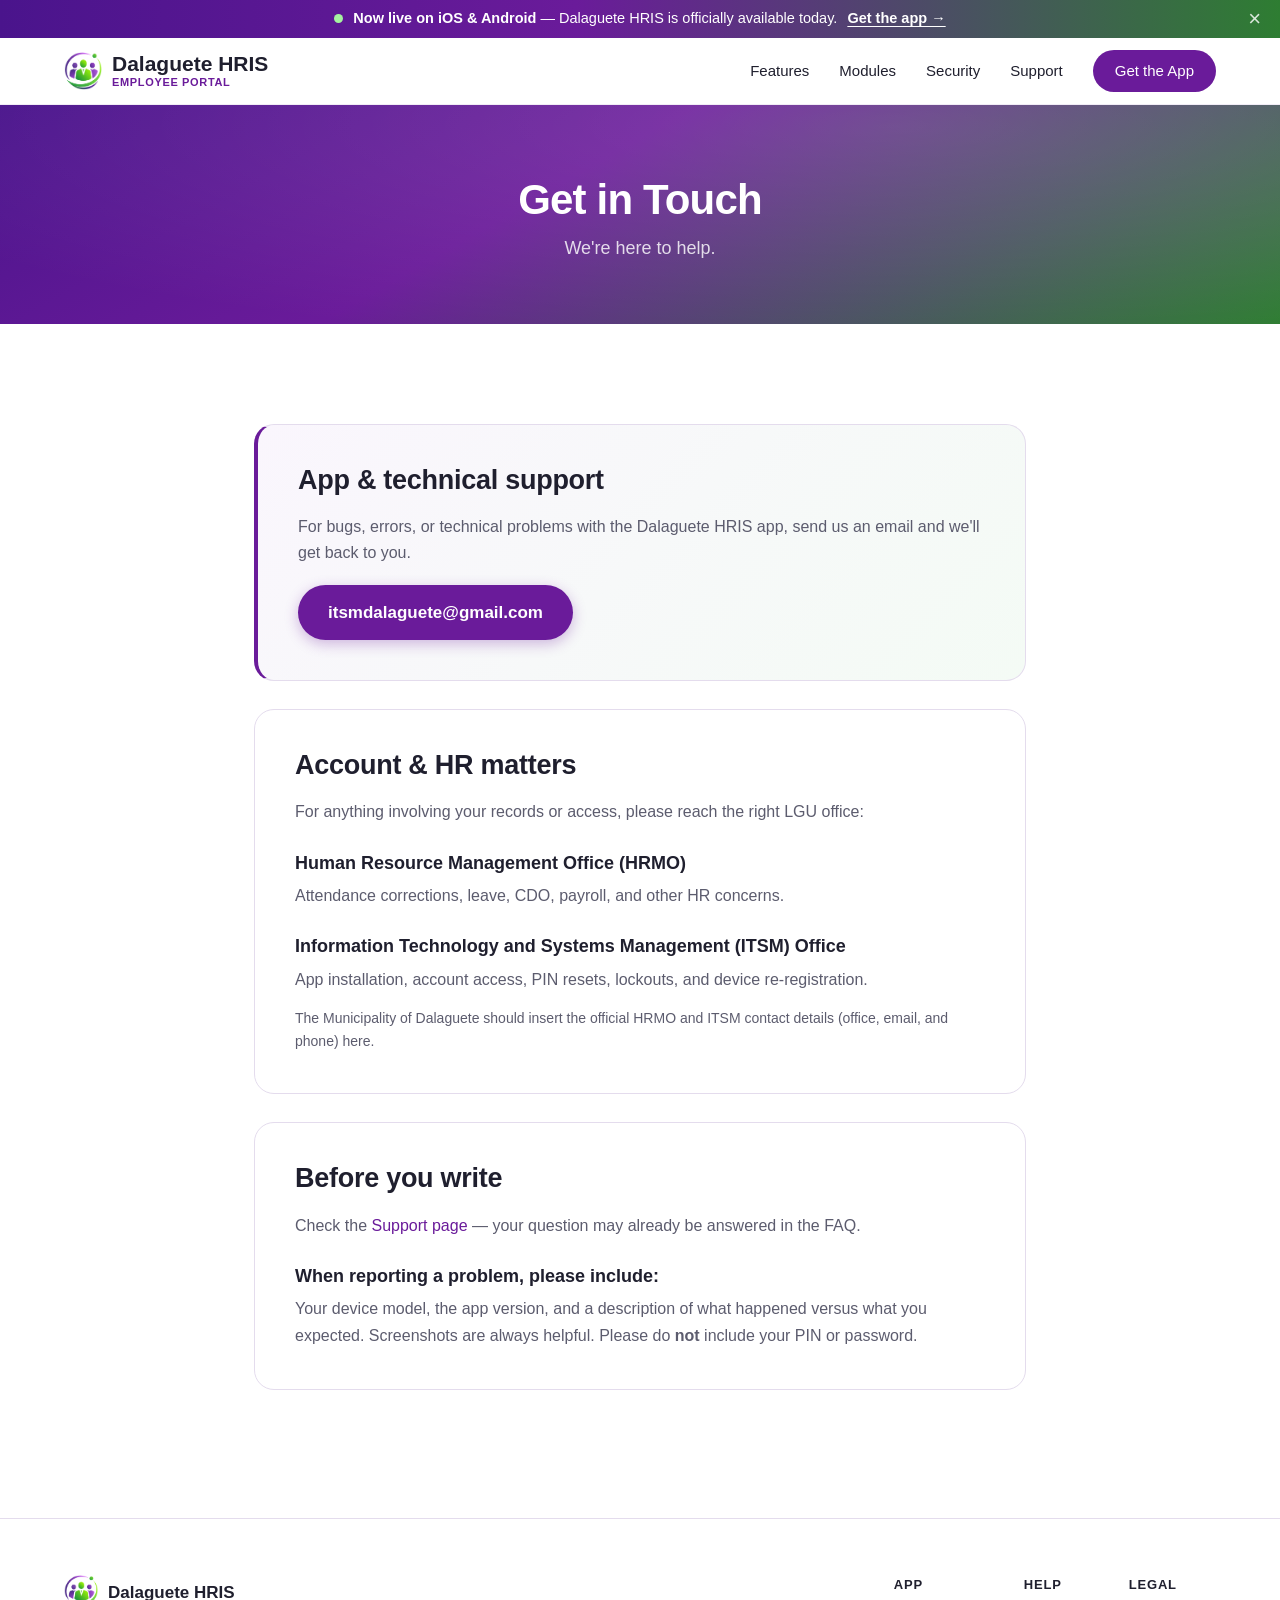
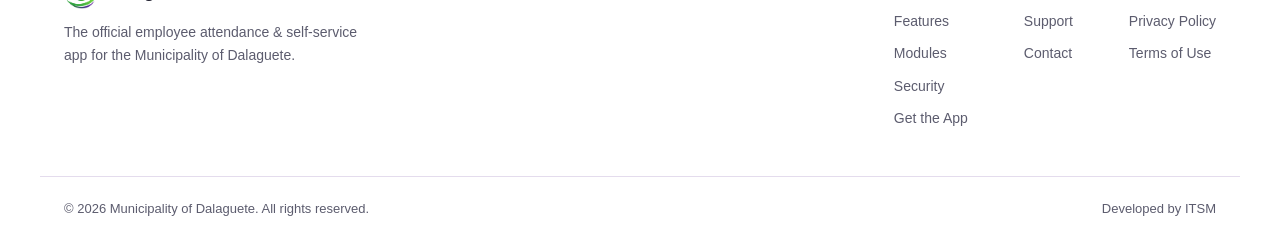
==== commit 3a877ee8: "Update launch announcement across multiple pages to reflect availability on iOS and Android, replaci" ====
--- a/contact.html
+++ b/contact.html
@@ -15,9 +15,9 @@
 
     <!-- Launch announcement -->
     <div class="launch-bar" id="launch-bar" role="region" aria-label="Launch announcement">
-        <a class="launch-bar__msg" href="https://play.google.com/store/apps/details?id=online.dalaguete.hris" target="_blank" rel="noopener">
+        <a class="launch-bar__msg" href="index.html#access">
             <span class="launch-bar__dot" aria-hidden="true"></span>
-            <span><strong>Now live on Google Play</strong> <span class="launch-bar__sub">— Dalaguete HRIS is officially available today.</span></span>
+            <span><strong>Now live on iOS &amp; Android</strong> <span class="launch-bar__sub">— Dalaguete HRIS is officially available today.</span></span>
             <span class="launch-bar__cta">Get the app&nbsp;&rarr;</span>
         </a>
         <button class="launch-bar__close" id="launch-bar-close" type="button" aria-label="Dismiss announcement">&times;</button>
--- a/css/styles.css
+++ b/css/styles.css
@@ -487,9 +487,6 @@
     opacity: 0.88;
 }
 
-/* Placeholder badge (no link yet) */
-.store-badge--soon { cursor: default; }
-
 /* --- Trust strip --- */
 .trust-strip {
     background: var(--bg-secondary);
